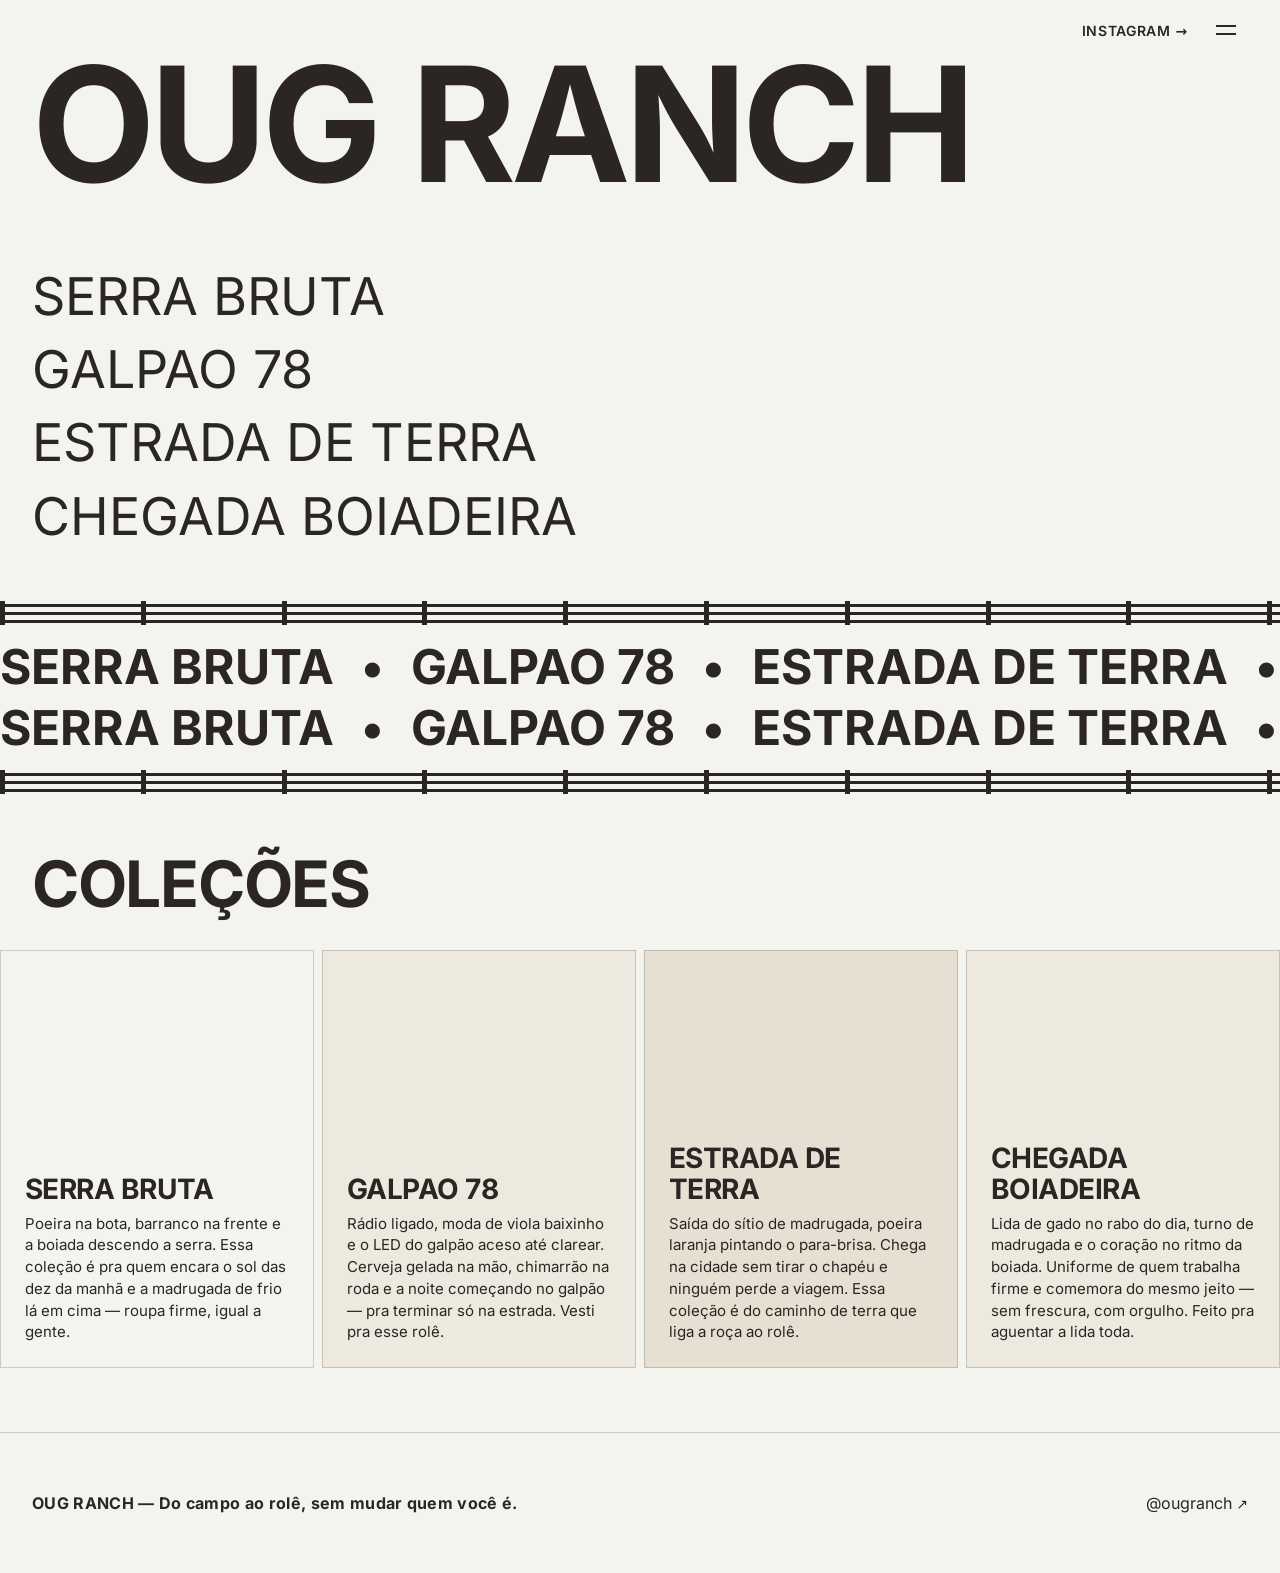
==== index.html @ 449f6eb8 "fix(01): fence above and below marquee block, remove thin stripes, css cache-bust for chrome" ====
<!DOCTYPE html>
<html lang="pt-BR">
<head>
  <meta charset="utf-8">
  <meta name="viewport" content="width=device-width, initial-scale=1">
  <title>OUG RANCH — Do campo ao rolê</title>
  <!-- preload: única fonte do site (Inter variable), com crossorigin obrigatório -->
  <link rel="preload" as="font" type="font/woff2" crossorigin href="./fonts/inter-variable-latin.woff2">
  <link rel="icon" href="./favicon.svg" type="image/svg+xml">
  <link rel="icon" href="./favicon-32.png" type="image/png" sizes="32x32">
  <link rel="apple-touch-icon" href="./apple-touch-icon.png">
  <link rel="stylesheet" href="./css/styles.css?v=4">
</head>
<body>

  <!-- Cabeçalho: wordmark gigante em TEXTO (Inter Bold) + links pequenos no topo direito -->
  <header class="masthead">
    <div class="masthead-links">
      <a class="masthead-link" href="https://instagram.com/ougranch" target="_blank" rel="noopener">instagram <span aria-hidden="true">→</span></a>
      <button class="hamburger" aria-expanded="false" aria-controls="menu" aria-label="abrir menu"><span></span><span></span></button>
    </div>
    <h1 class="wordmark">OUG RANCH</h1>
  </header>

  <dialog id="menu" class="drawer" aria-label="menu">
    <button class="drawer-close" autofocus aria-label="fechar menu">
      <svg viewBox="0 0 20 20" width="20" height="20" aria-hidden="true" focusable="false">
        <path d="M2 2 L18 18 M18 2 L2 18" stroke="currentColor" stroke-width="2" stroke-linecap="round" fill="none"/>
      </svg>
    </button>
    <nav aria-label="menu">
      <a href="./index.html">início</a>
      <a href="#colecoes">coleções</a>
      <a href="https://ougranch.com.br/" target="_blank" rel="noopener">site</a>
      <a href="https://instagram.com/ougranch" target="_blank" rel="noopener">instagram</a>
    </nav>
  </dialog>

  <main>

    <!-- Lista editorial: nomes grandes, alinhados à esquerda; clicar rola até as coleções -->
    <nav class="index-list" aria-label="coleções da marca">
      <a href="#colecoes">SERRA BRUTA</a>
      <a href="#colecoes">GALPAO 78</a>
      <a href="#colecoes">ESTRADA DE TERRA</a>
      <a href="#colecoes">CHEGADA BOIADEIRA</a>
    </nav>

    <!-- Faixas decorativas que rolam sozinhas (CSS puro, sem JS): 1ª ←, cercado, 2ª → -->
    <div class="fence" aria-hidden="true"></div>
    <div class="marquee" aria-hidden="true">
      <div class="marquee-track">
        <span class="marquee-run">SERRA BRUTA <span class="marquee-dot">•</span> GALPAO 78 <span class="marquee-dot">•</span> ESTRADA DE TERRA <span class="marquee-dot">•</span> CHEGADA BOIADEIRA <span class="marquee-dot">•</span>&nbsp;</span>
        <span class="marquee-run">SERRA BRUTA <span class="marquee-dot">•</span> GALPAO 78 <span class="marquee-dot">•</span> ESTRADA DE TERRA <span class="marquee-dot">•</span> CHEGADA BOIADEIRA <span class="marquee-dot">•</span>&nbsp;</span>
      </div>
    </div>
    <div class="marquee marquee--rev" aria-hidden="true">
      <div class="marquee-track marquee-track--rev">
        <span class="marquee-run">SERRA BRUTA <span class="marquee-dot">•</span> GALPAO 78 <span class="marquee-dot">•</span> ESTRADA DE TERRA <span class="marquee-dot">•</span> CHEGADA BOIADEIRA <span class="marquee-dot">•</span>&nbsp;</span>
        <span class="marquee-run">SERRA BRUTA <span class="marquee-dot">•</span> GALPAO 78 <span class="marquee-dot">•</span> ESTRADA DE TERRA <span class="marquee-dot">•</span> CHEGADA BOIADEIRA <span class="marquee-dot">•</span>&nbsp;</span>
      </div>
    </div>
    <div class="fence" aria-hidden="true"></div>

    <section id="colecoes">
      <div class="collections-head">
        <h2 class="collections-title">COLEÇÕES</h2>
        <div class="cards-nav">
          <button type="button" class="cards-btn" id="cardsPrev" aria-label="coleções anteriores" hidden>‹</button>
          <button type="button" class="cards-btn" id="cardsNext" aria-label="próximas coleções" hidden>›</button>
        </div>
      </div>

      <!-- Prints ciena: CAPA grande em retrato, legenda (título + história) DENTRO do tile,
           colada no rodapé da capa, com força de cor total. Card inteiro clicável. -->
      <div class="cards">
        <a class="card" href="colecao.html?c=serra-bruta">
          <span class="card-cover cover-1">
            <span class="card-title" role="heading" aria-level="3">SERRA BRUTA</span>
            <span class="card-story">Poeira na bota, barranco na frente e a boiada descendo a serra. Essa coleção é pra quem encara o sol das dez da manhã e a madrugada de frio lá em cima — roupa firme, igual a gente.</span>
          </span>
        </a>

        <a class="card" href="colecao.html?c=galpao-78">
          <span class="card-cover cover-2">
            <span class="card-title" role="heading" aria-level="3">GALPAO 78</span>
            <span class="card-story">Rádio ligado, moda de viola baixinho e o LED do galpão aceso até clarear. Cerveja gelada na mão, chimarrão na roda e a noite começando no galpão — pra terminar só na estrada. Vesti pra esse rolê.</span>
          </span>
        </a>

        <a class="card" href="colecao.html?c=estrada-de-terra">
          <span class="card-cover cover-3">
            <span class="card-title" role="heading" aria-level="3">ESTRADA DE TERRA</span>
            <span class="card-story">Saída do sítio de madrugada, poeira laranja pintando o para-brisa. Chega na cidade sem tirar o chapéu e ninguém perde a viagem. Essa coleção é do caminho de terra que liga a roça ao rolê.</span>
          </span>
        </a>

        <a class="card" href="colecao.html?c=chegada-boiadeira">
          <span class="card-cover cover-4">
            <span class="card-title" role="heading" aria-level="3">CHEGADA BOIADEIRA</span>
            <span class="card-story">Lida de gado no rabo do dia, turno de madrugada e o coração no ritmo da boiada. Uniforme de quem trabalha firme e comemora do mesmo jeito — sem frescura, com orgulho. Feito pra aguentar a lida toda.</span>
          </span>
        </a>
      </div>
    </section>
  </main>

  <footer>
    <p class="footer-brand">OUG RANCH — Do campo ao rolê, sem mudar quem você é.</p>
    <a class="footer-link" href="https://instagram.com/ougranch" target="_blank" rel="noopener">@ougranch <span aria-hidden="true">↗</span></a>
  </footer>

  <script src="./js/main.js" defer></script>
</body>
</html>
---- css/styles.css ----
/* ============================================================
   OUG RANCH — css/styles.css
   Arquivo de tema do dono: edite os TOKENS abaixo para mudar
   o visual do site todo. Nada nos arquivos precisa de build.
   ============================================================ */

/* ===== TOKENS — edite aqui para mudar o visual do site todo ===== */
:root {
  --color-bg: #F4F4EF;        /* creme — fundo */
  --color-ink: #2B2623;       /* preto café — textos */
  --color-accent: #BB6F47;    /* caramelo — acentos (hover/foco apenas) */
  --rule: rgba(43,38,35,.2);
  --space-xs: 4px;  --space-sm: 8px;  --space-md: 16px;
  --space-lg: 24px; --space-xl: 32px; --space-2xl: 48px; --space-3xl: 64px;
  --touch-min: 44px; --gutter: 16px;
}
@media (min-width: 768px) { :root { --gutter: 32px; } }
/* NÃO use o verde nem o azul de uso futuro no v1 (decisão D-02) */

/* ===== FONTE (auto-hospedada — única fonte do site: Inter, variable) ===== */
@font-face {
  font-family: 'Inter';
  font-style: normal;
  font-weight: 100 900;          /* variable font: one file, all weights */
  font-display: swap;
  src: url(../fonts/inter-variable-latin.woff2) format('woff2');
  unicode-range: U+0000-00FF, U+0131, U+0152-0153, U+02BB-02BC, U+02C6, U+02DA, U+02DC, U+0304, U+0308, U+0329, U+2000-206F, U+20AC, U+2122, U+2191, U+2193, U+2212, U+2215, U+FEFF, U+FFFD;
}

/* ===== GLOBAIS ===== */
* { box-sizing: border-box; }
html { scroll-behavior: smooth; }
body {
  margin: 0;
  background: var(--color-bg);
  color: var(--color-ink);
  font-family: 'Inter', system-ui, -apple-system, sans-serif;
  font-size: 16px;
  line-height: 1.5;
}
a { color: inherit; }

:focus-visible { outline: 2px solid var(--color-accent); outline-offset: 2px; }

@media (prefers-reduced-motion: reduce) {
  html { scroll-behavior: auto; }
  .drawer[open] { animation: none; }
  .marquee-track { animation: none; }   /* faixa decorativa: parada */
}

/* ===== CABEÇALHO — wordmark gigante em TEXTO + links pequenos no topo ===== */
.masthead { padding: var(--space-sm) var(--gutter) var(--space-lg); }

.masthead-links {
  display: flex;
  justify-content: flex-end;
  align-items: center;
  gap: var(--space-md);
  min-height: var(--touch-min);
}
.masthead-link {
  font-size: 14px;
  font-weight: 600;
  letter-spacing: 0.05em;
  text-transform: uppercase;
  text-decoration: underline;
  text-decoration-color: transparent;
  text-decoration-thickness: 1px;
  text-underline-offset: 4px;
  padding: var(--space-sm) 0;
}
.masthead-link:hover,
.masthead-link:focus-visible {
  text-decoration-color: var(--color-accent);   /* sublinhado caramelo */
}

/* Wordmark: TEXTO puro em Inter Bold (não existe arquivo de logo no site) */
.wordmark {
  margin: 0;
  font-weight: 700;
  font-size: clamp(3rem, 12.5vw, 11rem);
  line-height: 0.9;
  letter-spacing: -0.03em;
  text-transform: uppercase;
}

.wordmark-link {
  color: inherit;
  text-decoration: none;
}
.wordmark-link:hover,
.wordmark-link:focus-visible {
  color: var(--color-accent);   /* caramelo: só no hover/foco */
}

/* Hambúrguer: 44×44, duas linhas 20px × 2px café */
.hamburger {
  display: inline-flex;
  flex-direction: column;
  align-items: center;
  justify-content: center;
  gap: 6px;
  width: var(--touch-min);
  height: var(--touch-min);
  padding: 0;
  border: 0;
  background: transparent;
  cursor: pointer;
}
.hamburger span {
  display: block;
  width: 20px;
  height: 2px;
  background: var(--color-ink);
}

/* ===== GAVETA DO MENU — <dialog> nativo (NAV-02) ===== */
.drawer {
  position: fixed; inset: 0;
  margin: 0; border: 0; padding: 0;
  max-width: none; max-height: none; width: 100%; height: 100dvh;
  background: var(--color-bg);
  overflow-y: auto;          /* rola se o conteúdo passar da tela */
  transform: none;
}
.drawer[open] { animation: drawer-in 250ms ease-out; }
@keyframes drawer-in {
  from { transform: translateX(100%); display: block; }
  to   { transform: translateX(0);    display: block; }
}
.drawer::backdrop { background: transparent; }
body.menu-open { overflow: hidden; }

.drawer-close {
  position: absolute;
  top: var(--space-sm);
  right: var(--space-sm);
  display: inline-flex;
  align-items: center;
  justify-content: center;
  width: var(--touch-min);
  height: var(--touch-min);
  border: 0;
  background: transparent;
  color: var(--color-ink);
  cursor: pointer;
}
.drawer-close svg { width: 20px; height: 20px; }

.drawer nav {
  display: flex;
  flex-direction: column;
  gap: var(--space-lg);
  padding: var(--space-2xl) var(--gutter);
}
.drawer nav a {
  display: flex;
  align-items: center;
  min-height: var(--touch-min);    /* alvo de toque ≥44px */
  font-size: 28px;
  font-weight: 500;
  line-height: 1.2;
  color: var(--color-ink);
  text-decoration: none;
}

/* ===== LISTA EDITORIAL — nomes grandes, alinhados à esquerda ===== */
.index-list {
  display: flex;
  flex-direction: column;
  align-items: flex-start;
  gap: var(--space-md);
  padding: var(--space-2xl) var(--gutter);
}
.index-list a {
  font-size: clamp(2rem, 7vw, 4.25rem);
  font-weight: 400;
  line-height: 1.1;
  text-decoration: none;
  text-decoration: underline;
  text-decoration-color: transparent;
  text-decoration-thickness: 2px;
  text-underline-offset: 6px;
}
.index-list a:hover,
.index-list a:focus-visible {
  text-decoration-color: var(--color-accent);   /* sublinhado caramelo */
}
@media (min-width: 768px) {
  .index-list a { font-size: clamp(2rem, 5vw, 3.25rem); }   /* desktop: um pouco menor */
}

/* ===== FAIXAS QUE ROLAM (marquee) — decorativas, CSS puro, sem JS ===== */
.marquee {
  overflow: hidden;
  padding: var(--space-sm) 0;
}
.marquee-track {
  display: flex;
  width: max-content;
  animation: marquee 40s linear infinite;
}
.marquee-track--rev { animation-direction: reverse; }   /* 2ª faixa: rola pro outro lado */
.marquee-run {
  display: block;
  white-space: nowrap;
  font-weight: 700;
  font-size: clamp(1.5rem, 5vw, 3rem);   /* levemente menor (antes: 1.75/6vw/3.5) */
  line-height: 1.1;
}
.marquee-dot { padding: 0 var(--space-md); }
@keyframes marquee {
  from { transform: translateX(0); }
  to   { transform: translateX(-50%); }   /* track = 2 runs idênticos: loop perfeito */
}

/* Cerca do cercado (cercado do rancho) — desenhado em CSS puro, sem imagem:
   3 ripas horizontais cruzadas por paus verticais de canto a canto. */
.fence {
  height: 24px;
  margin: var(--space-sm) 0;
  background-image:
    /* paus verticais, de canto a canto */
    repeating-linear-gradient(to right,
      var(--color-ink) 0 5px, transparent 5px 11vw),
    /* 3 ripas horizontais (a do meio mais centralizada) */
    linear-gradient(to bottom,
      transparent 0 3px,   var(--color-ink) 3px 6px,
      transparent 6px 11px, var(--color-ink) 11px 14px,
      transparent 14px 19px, var(--color-ink) 19px 22px,
      transparent 22px 24px);
}
.marquee--rev { padding-top: 0; }   /* as duas faixas grudadas, cercado só em cima e embaixo */

/* ===== COLEÇÕES — prints ciena: capas grandes lado a lado, legenda DENTRO do tile ===== */
#colecoes { padding: var(--space-2xl) 0 var(--space-3xl); }
.collections-head {
  display: flex;
  align-items: flex-end;
  justify-content: space-between;
  gap: var(--space-md);
  margin: 0 var(--gutter);
}
.collections-title {
  margin: 0;   /* margem lateral agora mora no .collections-head */
  font-size: clamp(2rem, 7vw, 4rem);
  font-weight: 700;
  line-height: 1.05;
  letter-spacing: -0.02em;
  text-transform: uppercase;
  color: var(--color-ink);
}
.cards-nav { display: flex; gap: var(--space-xs); }
.cards-btn {
  border: 1px solid var(--color-ink);
  background: transparent;
  color: var(--color-ink);
  width: 44px; height: 44px;          /* alvo de toque */
  font-size: 1.5rem; line-height: 1;
  cursor: pointer;
}
.cards-btn:hover:not(:disabled), .cards-btn:focus-visible { background: var(--color-accent); border-color: var(--color-accent); }
.cards-btn:disabled { opacity: 0.35; cursor: default; }

/* Fileira horizontal rolável: as setas fazem o papel da barra de rolagem */
.cards {
  display: flex;
  gap: 2px;
  overflow-x: auto;
  scroll-snap-type: x mandatory;
  padding: var(--space-xl) 0 0;
  scrollbar-width: none;             /* as setas fazem o papel da barra */
}
.cards::-webkit-scrollbar { display: none; }

.card {
  flex: 0 0 100%;
  scroll-snap-align: start;
  display: block;
  color: var(--color-ink);
  text-decoration: none;
}
@media (min-width: 768px) {
  .cards { gap: 8px; }
  .card { flex-basis: calc((100% - 24px) / 4); }   /* mesmas 4 capas visíveis que hoje */
}

/* Capa tipográfica: bloco claro GRANDE em retrato, SEM imagem — variações tonais do creme.
   A legenda (título + história) mora DENTRO do tile, colada no rodapé da capa. */
.card-cover {
  position: relative;
  display: flex;
  flex-direction: column;
  justify-content: flex-end;
  aspect-ratio: 4 / 5;          /* celular: levemente mais alto, editorial */
  padding: var(--space-lg);
  border: 1px solid var(--rule);
}
@media (min-width: 768px) {
  .card-cover { aspect-ratio: 3 / 4; }   /* desktop: retrato ciena */
}
.cover-1 { background: #F4F4EF; }
.cover-2 { background: #EDE9DF; }
.cover-3 { background: #E5E0D2; }
.cover-4 { background: #EDE9DF; }

/* Legenda: café com força de cor total — sem opacidade, sem cinza lavado */
.card-title {
  display: block;
  margin: 0;
  font-weight: 700;
  font-size: clamp(1.375rem, 4vw, 1.75rem);
  line-height: 1.1;
  letter-spacing: -0.02em;
  text-transform: uppercase;
  color: var(--color-ink);
  text-decoration: underline;
  text-decoration-color: transparent;
  text-decoration-thickness: 2px;
  text-underline-offset: 4px;
}
.card:hover .card-title,
.card:focus-visible .card-title {
  text-decoration-color: var(--color-accent);   /* caramelo: só no hover/foco */
}
.card-story {
  display: block;
  margin: var(--space-sm) 0 0;
  line-height: 1.45;
  font-size: clamp(0.8125rem, 1.2vw, 0.9375rem);
  color: var(--color-ink);
}

/* ===== RODAPÉ (NAV-04) — marca em TEXTO + instagram ===== */
footer {
  display: flex;
  flex-direction: column;
  align-items: flex-start;
  gap: var(--space-md);
  padding: 48px var(--gutter);
  background: var(--color-bg);
  border-top: 1px solid var(--rule);
}
.footer-brand {
  margin: 0;
  font-weight: 700;
  letter-spacing: 0.02em;
}
.footer-link {
  display: inline-flex;
  align-items: center;
  gap: var(--space-xs);
  min-height: var(--touch-min);
  text-decoration: underline;
  text-decoration-color: transparent;
  text-decoration-thickness: 1px;
  text-underline-offset: 4px;
}
.footer-link:hover,
.footer-link:focus-visible {
  text-decoration-color: var(--color-accent);
}
.footer-link [aria-hidden="true"] { font-size: 14px; }

@media (min-width: 768px) {
  footer {
    flex-direction: row;
    align-items: center;
    justify-content: space-between;
  }
}

/* ===== PÁGINA DE COLEÇÃO (colecao.html) — placeholder do lookbook ===== */
.colecao-main { padding: var(--space-2xl) var(--gutter) var(--space-3xl); }
.colecao-title {
  margin: 0;
  font-weight: 700;
  font-size: clamp(2.25rem, 9vw, 6rem);
  line-height: 0.95;
  letter-spacing: -0.02em;
  text-transform: uppercase;
}
.colecao-story {
  margin: var(--space-lg) 0 0;
  max-width: 38em;
  line-height: 1.5;
}
.colecao-note {
  margin: var(--space-xl) 0 0;
  max-width: 38em;
}
.text-link {
  text-decoration: underline;
  text-decoration-color: transparent;
  text-decoration-thickness: 1px;
  text-underline-offset: 4px;
}
.text-link:hover,
.text-link:focus-visible {
  text-decoration-color: var(--color-accent);   /* sublinhado caramelo */
}
.back-link {
  display: inline-flex;
  align-items: center;
  min-height: var(--touch-min);
  margin-top: var(--space-2xl);
  font-weight: 600;
  text-decoration: underline;
  text-decoration-color: transparent;
  text-decoration-thickness: 1px;
  text-underline-offset: 4px;
}
.back-link:hover,
.back-link:focus-visible {
  text-decoration-color: var(--color-accent);
}
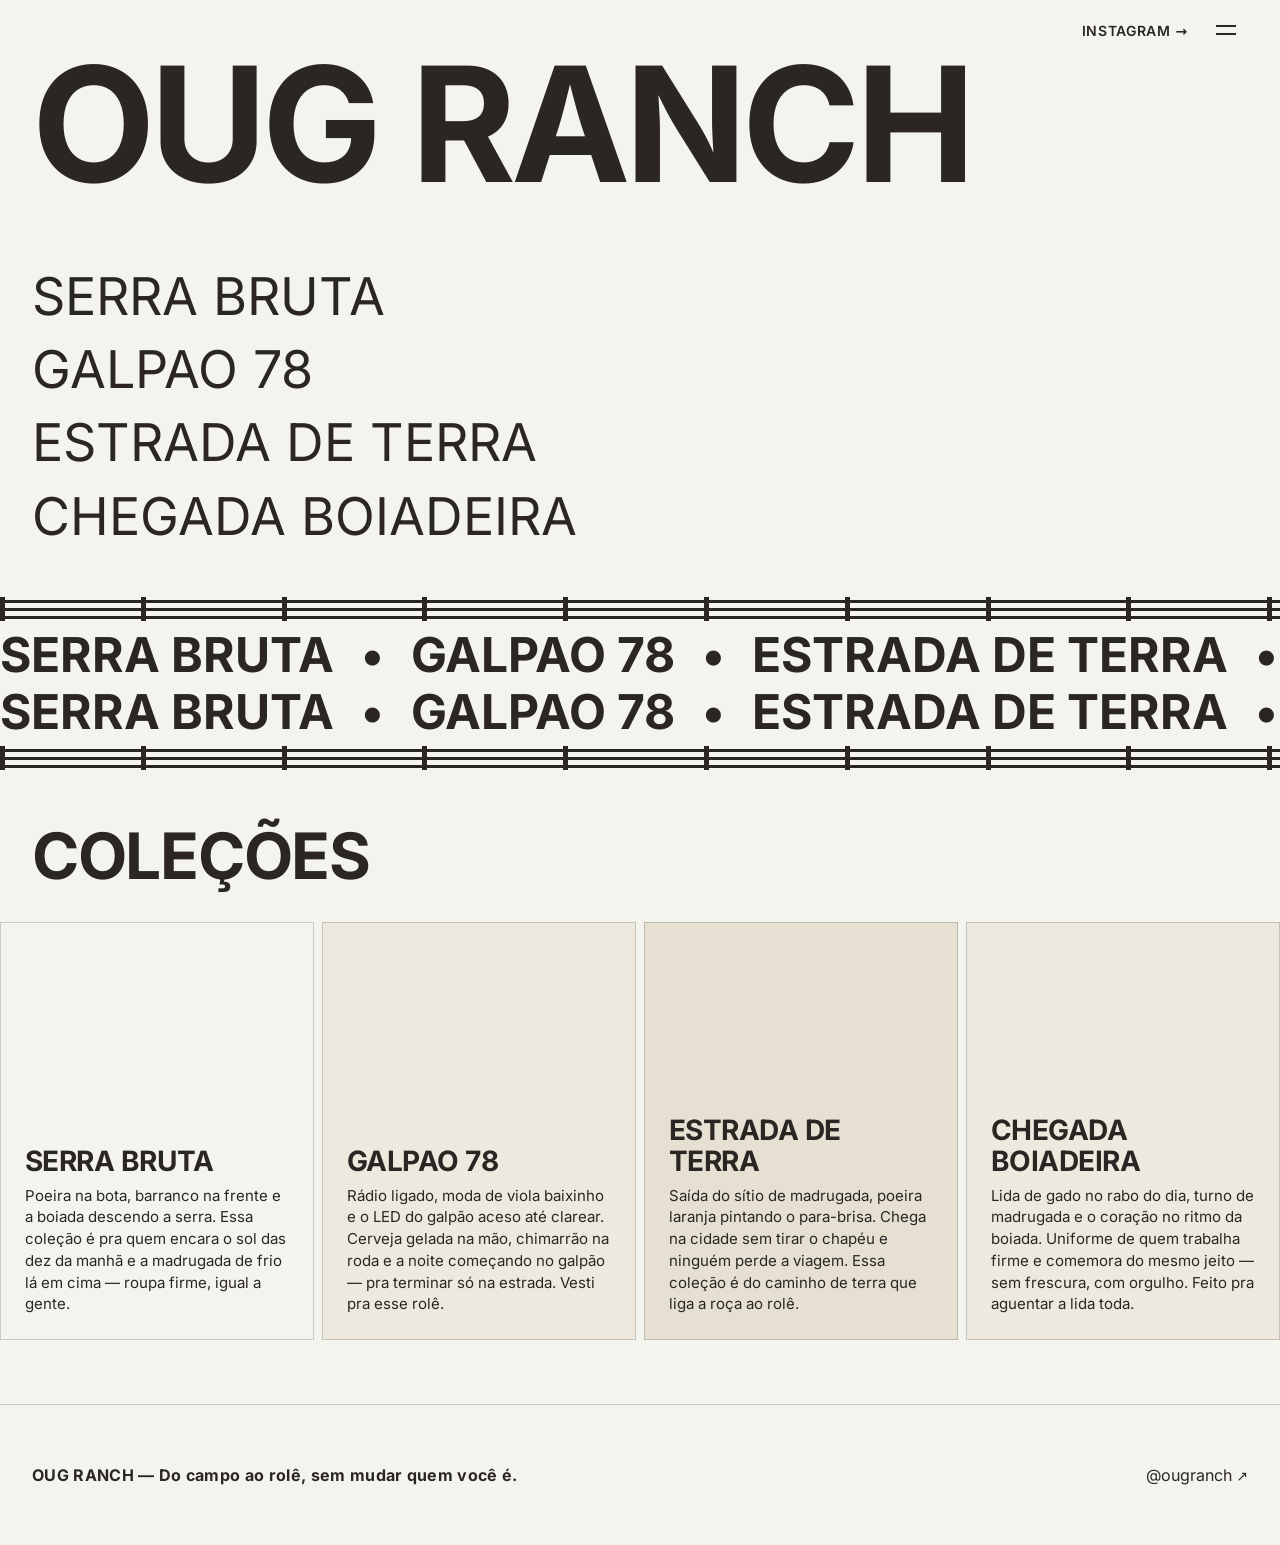
==== commit a2d53f69: "fix(01): fences closer to marquee text, mobile cards back to stacked scroll (arrows desktop-only)" ====
--- a/index.html
+++ b/index.html
@@ -1,4 +1,4 @@
-<!DOCTYPE html>
+﻿<!DOCTYPE html>
 <html lang="pt-BR">
 <head>
   <meta charset="utf-8">
@@ -9,7 +9,7 @@
   <link rel="icon" href="./favicon.svg" type="image/svg+xml">
   <link rel="icon" href="./favicon-32.png" type="image/png" sizes="32x32">
   <link rel="apple-touch-icon" href="./apple-touch-icon.png">
-  <link rel="stylesheet" href="./css/styles.css?v=4">
+  <link rel="stylesheet" href="./css/styles.css?v=5">
 </head>
 <body>
 
--- a/css/styles.css
+++ b/css/styles.css
@@ -193,7 +193,7 @@
 /* ===== FAIXAS QUE ROLAM (marquee) — decorativas, CSS puro, sem JS ===== */
 .marquee {
   overflow: hidden;
-  padding: var(--space-sm) 0;
+  padding: var(--space-xs) 0;
 }
 .marquee-track {
   display: flex;
@@ -218,7 +218,7 @@
    3 ripas horizontais cruzadas por paus verticais de canto a canto. */
 .fence {
   height: 24px;
-  margin: var(--space-sm) 0;
+  margin: var(--space-xs) 0;    /* colado nas legendas (antes: space-sm) */
   background-image:
     /* paus verticais, de canto a canto */
     repeating-linear-gradient(to right,
@@ -262,27 +262,33 @@
 .cards-btn:hover:not(:disabled), .cards-btn:focus-visible { background: var(--color-accent); border-color: var(--color-accent); }
 .cards-btn:disabled { opacity: 0.35; cursor: default; }
 
-/* Fileira horizontal rolável: as setas fazem o papel da barra de rolagem */
+/* Celular: capas EMPILHADAS de ponta a ponta (rolam com a página, sem setas).
+   No PC vira fileira horizontal com as setas de paginação. */
 .cards {
-  display: flex;
-  gap: 2px;
-  overflow-x: auto;
-  scroll-snap-type: x mandatory;
+  display: block;
   padding: var(--space-xl) 0 0;
-  scrollbar-width: none;             /* as setas fazem o papel da barra */
-}
-.cards::-webkit-scrollbar { display: none; }
+}
 
 .card {
-  flex: 0 0 100%;
-  scroll-snap-align: start;
   display: block;
   color: var(--color-ink);
   text-decoration: none;
 }
+.card + .card { margin-top: 2px; }   /* gutters mínimos no empilhado, como nos prints */
 @media (min-width: 768px) {
-  .cards { gap: 8px; }
-  .card { flex-basis: calc((100% - 24px) / 4); }   /* mesmas 4 capas visíveis que hoje */
+  .cards {
+    display: flex;
+    gap: 8px;
+    overflow-x: auto;
+    scroll-snap-type: x mandatory;
+    scrollbar-width: none;           /* as setas fazem o papel da barra */
+  }
+  .cards::-webkit-scrollbar { display: none; }
+  .card {
+    flex: 0 0 calc((100% - 24px) / 4);   /* mesmas 4 capas visíveis que hoje */
+    scroll-snap-align: start;
+  }
+  .card + .card { margin-top: 0; }
 }
 
 /* Capa tipográfica: bloco claro GRANDE em retrato, SEM imagem — variações tonais do creme.
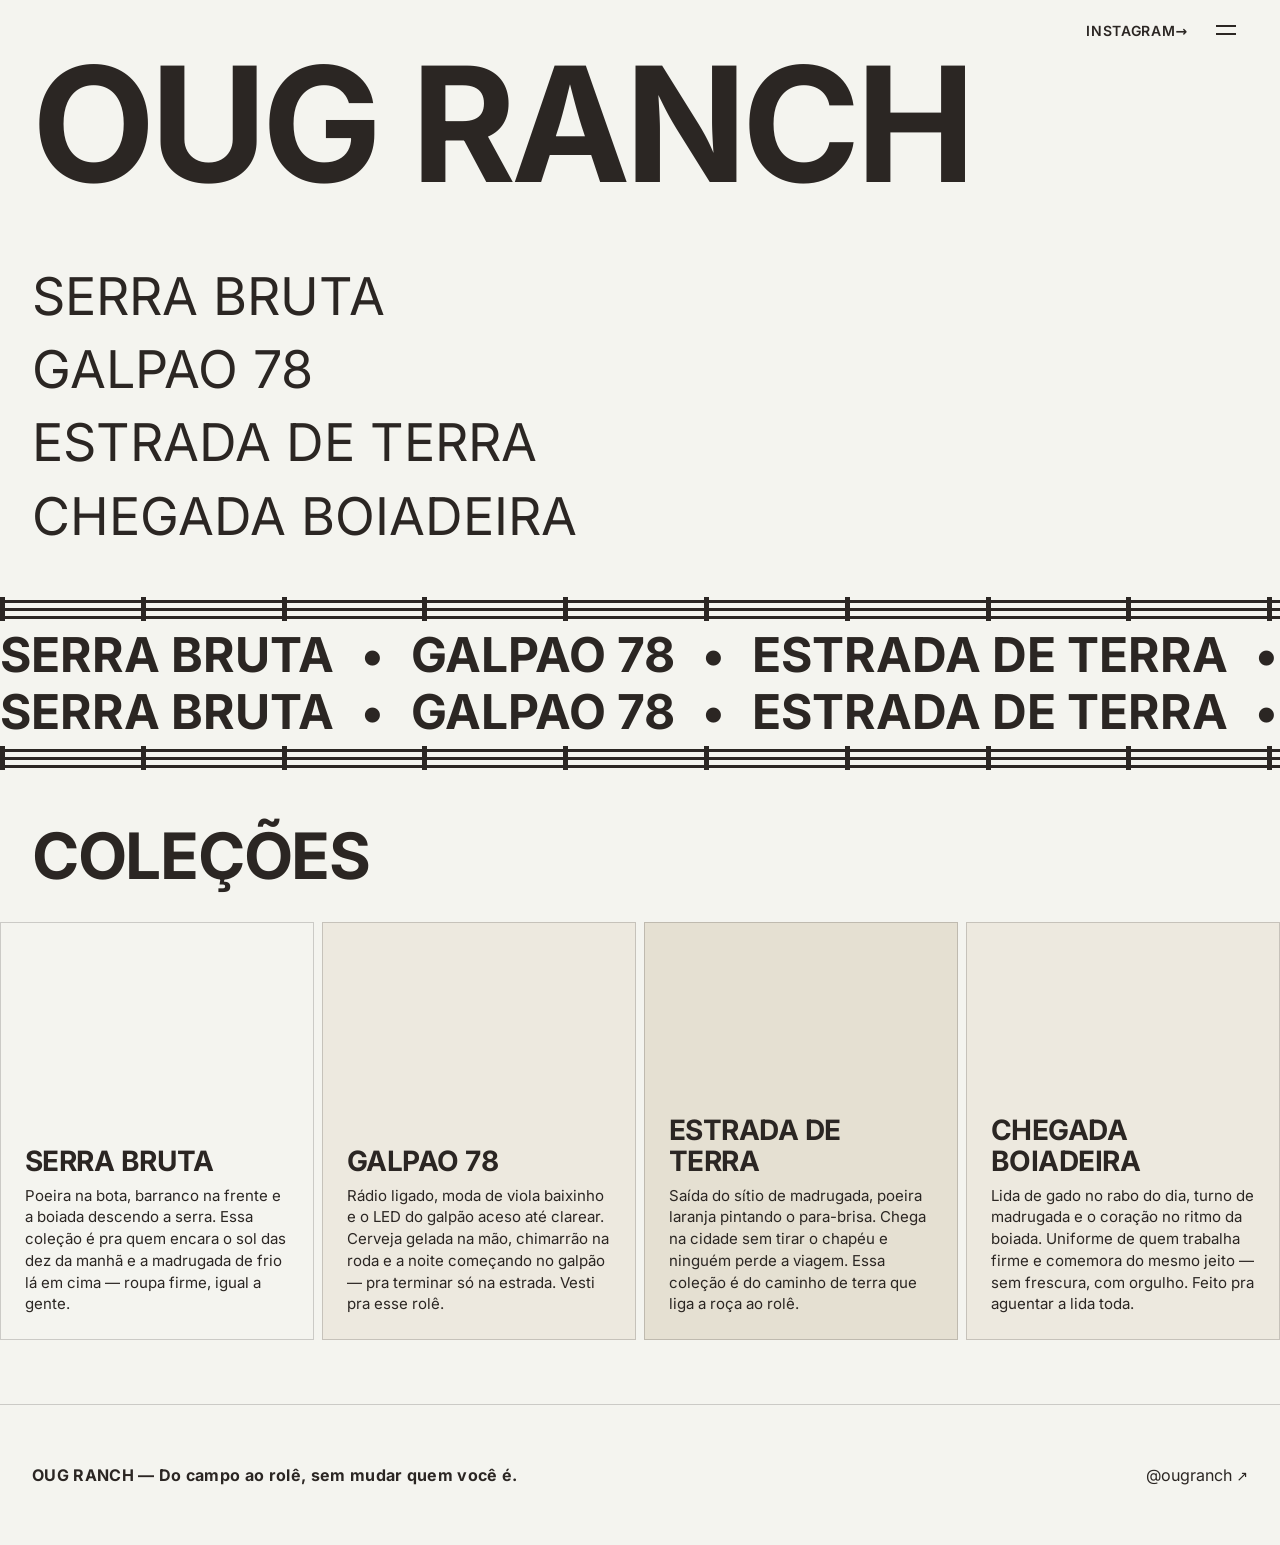
==== commit 585ff1cb: "feat(04-01): touch targets >=44px, cache-bust v=8, README OG-card guide - masthead-link/text-link/in" ====
--- a/index.html
+++ b/index.html
@@ -4,12 +4,45 @@
   <meta charset="utf-8">
   <meta name="viewport" content="width=device-width, initial-scale=1">
   <title>OUG RANCH — Do campo ao rolê</title>
+  <meta name="description" content="Do campo ao rolê, sem mudar quem você é. Coleções da OUG RANCH.">
+  <!-- Compartilhamento (SEO-02/03): URLs absolutas SÓ aqui em cima — no corpo do
+       site tudo segue relativo (regra do README: caminho nunca começa com /). -->
+  <meta property="og:type" content="website">
+  <meta property="og:site_name" content="OUG RANCH">
+  <meta property="og:locale" content="pt_BR">
+  <meta property="og:title" content="OUG RANCH — Do campo ao rolê">
+  <meta property="og:description" content="Do campo ao rolê, sem mudar quem você é. Coleções da OUG RANCH.">
+  <meta property="og:url" content="https://oug-ranch.github.io/">
+  <meta property="og:image" content="https://oug-ranch.github.io/images/og-card.jpg">
+  <meta property="og:image:width" content="1200">
+  <meta property="og:image:height" content="630">
+  <meta property="og:image:alt" content="Cartão da marca OUG RANCH: wordmark preto sobre fundo creme">
+  <meta name="twitter:card" content="summary_large_image">
+  <meta name="twitter:title" content="OUG RANCH — Do campo ao rolê">
+  <meta name="twitter:description" content="Do campo ao rolê, sem mudar quem você é. Coleções da OUG RANCH.">
+  <meta name="twitter:image" content="https://oug-ranch.github.io/images/og-card.jpg">
+  <link rel="canonical" href="https://oug-ranch.github.io/">
+  <!-- SEO-05 (promovido do v2-deferred por D-05): Organization com sameAs ->
+       loja + Instagram. Script estático clássico, sem framework. -->
+  <script type="application/ld+json">
+  {
+    "@context": "https://schema.org",
+    "@type": "Organization",
+    "name": "OUG RANCH",
+    "url": "https://oug-ranch.github.io/",
+    "logo": "https://oug-ranch.github.io/images/og-card.jpg",
+    "sameAs": [
+      "https://instagram.com/ougranch",
+      "https://ougranch.com.br/"
+    ]
+  }
+  </script>
   <!-- preload: única fonte do site (Inter variable), com crossorigin obrigatório -->
   <link rel="preload" as="font" type="font/woff2" crossorigin href="./fonts/inter-variable-latin.woff2">
   <link rel="icon" href="./favicon.svg" type="image/svg+xml">
   <link rel="icon" href="./favicon-32.png" type="image/png" sizes="32x32">
   <link rel="apple-touch-icon" href="./apple-touch-icon.png">
-  <link rel="stylesheet" href="./css/styles.css?v=5">
+  <link rel="stylesheet" href="./css/styles.css?v=8">
 </head>
 <body>
 
@@ -72,36 +105,10 @@
       </div>
 
       <!-- Prints ciena: CAPA grande em retrato, legenda (título + história) DENTRO do tile,
-           colada no rodapé da capa, com força de cor total. Card inteiro clicável. -->
-      <div class="cards">
-        <a class="card" href="colecao.html?c=serra-bruta">
-          <span class="card-cover cover-1">
-            <span class="card-title" role="heading" aria-level="3">SERRA BRUTA</span>
-            <span class="card-story">Poeira na bota, barranco na frente e a boiada descendo a serra. Essa coleção é pra quem encara o sol das dez da manhã e a madrugada de frio lá em cima — roupa firme, igual a gente.</span>
-          </span>
-        </a>
-
-        <a class="card" href="colecao.html?c=galpao-78">
-          <span class="card-cover cover-2">
-            <span class="card-title" role="heading" aria-level="3">GALPAO 78</span>
-            <span class="card-story">Rádio ligado, moda de viola baixinho e o LED do galpão aceso até clarear. Cerveja gelada na mão, chimarrão na roda e a noite começando no galpão — pra terminar só na estrada. Vesti pra esse rolê.</span>
-          </span>
-        </a>
-
-        <a class="card" href="colecao.html?c=estrada-de-terra">
-          <span class="card-cover cover-3">
-            <span class="card-title" role="heading" aria-level="3">ESTRADA DE TERRA</span>
-            <span class="card-story">Saída do sítio de madrugada, poeira laranja pintando o para-brisa. Chega na cidade sem tirar o chapéu e ninguém perde a viagem. Essa coleção é do caminho de terra que liga a roça ao rolê.</span>
-          </span>
-        </a>
-
-        <a class="card" href="colecao.html?c=chegada-boiadeira">
-          <span class="card-cover cover-4">
-            <span class="card-title" role="heading" aria-level="3">CHEGADA BOIADEIRA</span>
-            <span class="card-story">Lida de gado no rabo do dia, turno de madrugada e o coração no ritmo da boiada. Uniforme de quem trabalha firme e comemora do mesmo jeito — sem frescura, com orgulho. Feito pra aguentar a lida toda.</span>
-          </span>
-        </a>
-      </div>
+           colada no rodapé da capa, com força de cor total. Card inteiro clicável.
+           Os cartões agora vêm da lista do dono (js/collections.js) e são
+           desenhados pelo js/collections-render.js — aqui fica só o trilho vazio. -->
+      <div class="cards" id="cardsMount"></div>
     </section>
   </main>
 
@@ -110,6 +117,12 @@
     <a class="footer-link" href="https://instagram.com/ougranch" target="_blank" rel="noopener">@ougranch <span aria-hidden="true">↗</span></a>
   </footer>
 
+  <!-- Ordem dos scripts (regra do projeto): DADOS → DESENHO → LÓGICA.
+       collections.js cria a lista, collections-render.js desenha os cartões,
+       e só então main.js decide se as setas ‹ › aparecem (ele mede a fileira
+       JÁ desenhada). Todos com defer, executam nessa mesma ordem. -->
+  <script src="./js/collections.js" defer></script>
+  <script src="./js/collections-render.js" defer></script>
   <script src="./js/main.js" defer></script>
 </body>
 </html>
--- a/css/styles.css
+++ b/css/styles.css
@@ -59,6 +59,11 @@
   min-height: var(--touch-min);
 }
 .masthead-link {
+  display: inline-flex;            /* caixa de toque ≥44px (PERF-03): o alvo
+                                      cresce pro alto e pra baixo, o texto
+                                      fica no mesmo lugar (fila centrada) */
+  align-items: center;
+  min-height: var(--touch-min);
   font-size: 14px;
   font-weight: 600;
   letter-spacing: 0.05em;
@@ -173,6 +178,10 @@
   padding: var(--space-2xl) var(--gutter);
 }
 .index-list a {
+  display: flex;                   /* alvo de toque ≥44px (PERF-03): a caixa
+                                      cresce até 44px, o nome fica centrado */
+  align-items: center;
+  min-height: var(--touch-min);
   font-size: clamp(2rem, 7vw, 4.25rem);
   font-weight: 400;
   line-height: 1.1;
@@ -301,6 +310,7 @@
   aspect-ratio: 4 / 5;          /* celular: levemente mais alto, editorial */
   padding: var(--space-lg);
   border: 1px solid var(--rule);
+  overflow: hidden;             /* quando a capa tem foto, o zoom fica DENTRO do tile */
 }
 @media (min-width: 768px) {
   .card-cover { aspect-ratio: 3 / 4; }   /* desktop: retrato ciena */
@@ -309,6 +319,66 @@
 .cover-2 { background: #EDE9DF; }
 .cover-3 { background: #E5E0D2; }
 .cover-4 { background: #EDE9DF; }
+
+/* Capa com FOTO: a imagem fica ABSOLUTA cobrindo o tile inteiro (mesmo 4/5
+   celular e 3/4 desktop de sempre) — width/height no <img> evitam pulo de
+   layout. Absoluta e não flex-item: flex espremeria a foto e empurraria a
+   legenda pra fora do tile. Fundo creme aparece enquanto a foto carrega. */
+.card-cover--photo {
+  background: #EDE9DF;
+}
+.card-cover--photo img {
+  position: absolute;
+  inset: 0;
+  width: 100%;
+  height: 100%;
+  object-fit: cover;
+}
+/* A legenda fica POR CIMA da foto: posicionada (relative) pinta acima do img
+   absoluto, e o texto ganha um respiro de contraste com sombra bem leve. */
+.card-cover--photo .card-title,
+.card-cover--photo .card-story {
+  position: relative;
+  text-shadow: 0 1px 2px rgba(244, 244, 239, 0.9);
+}
+
+/* Zoom sutil NO DESKTOP com mouse (D-07): só em tela grande E ponteiro que
+   tem hover — no celular nunca fica preso um "estado de hover". A legenda
+   (título + história) não muda: é conteúdo posicionado, não transformado. */
+@media (min-width: 768px) and (hover: hover) {
+  .card-cover:not(.card-cover--photo) {
+    transition: transform 300ms ease;              /* capa tipográfica cresce junto */
+  }
+  .card:hover .card-cover:not(.card-cover--photo) {
+    transform: scale(1.02);
+  }
+  .card-cover--photo img {
+    transition: transform 350ms ease;              /* foto: zoom por dentro do tile */
+  }
+  .card:hover .card-cover--photo img {
+    transform: scale(1.03);
+  }
+}
+
+/* Quem pede menos animação: zoom desligado de todo (transform none). */
+@media (prefers-reduced-motion: reduce) {
+  .card-cover:not(.card-cover--photo),
+  .card-cover--photo img {
+    transition: none;
+  }
+  .card:hover .card-cover:not(.card-cover--photo),
+  .card:hover .card-cover--photo img {
+    transform: none;
+  }
+}
+
+/* Aviso quando a lista de coleções não carrega (js/collections.js ausente
+   ou com erro de digitação): mensagem amigável no lugar dos cartões. */
+.cards-error {
+  padding: var(--space-md) var(--gutter) 0;
+  margin: 0;
+  color: var(--color-ink);
+}
 
 /* Legenda: café com força de cor total — sem opacidade, sem cinza lavado */
 .card-title {
@@ -396,6 +466,11 @@
   max-width: 38em;
 }
 .text-link {
+  display: inline-flex;            /* alvo de toque ≥44px (PERF-03): a caixa
+                                      cresce, o texto segue na mesma linha
+                                      de base do parágrafo */
+  align-items: center;
+  min-height: var(--touch-min);
   text-decoration: underline;
   text-decoration-color: transparent;
   text-decoration-thickness: 1px;
